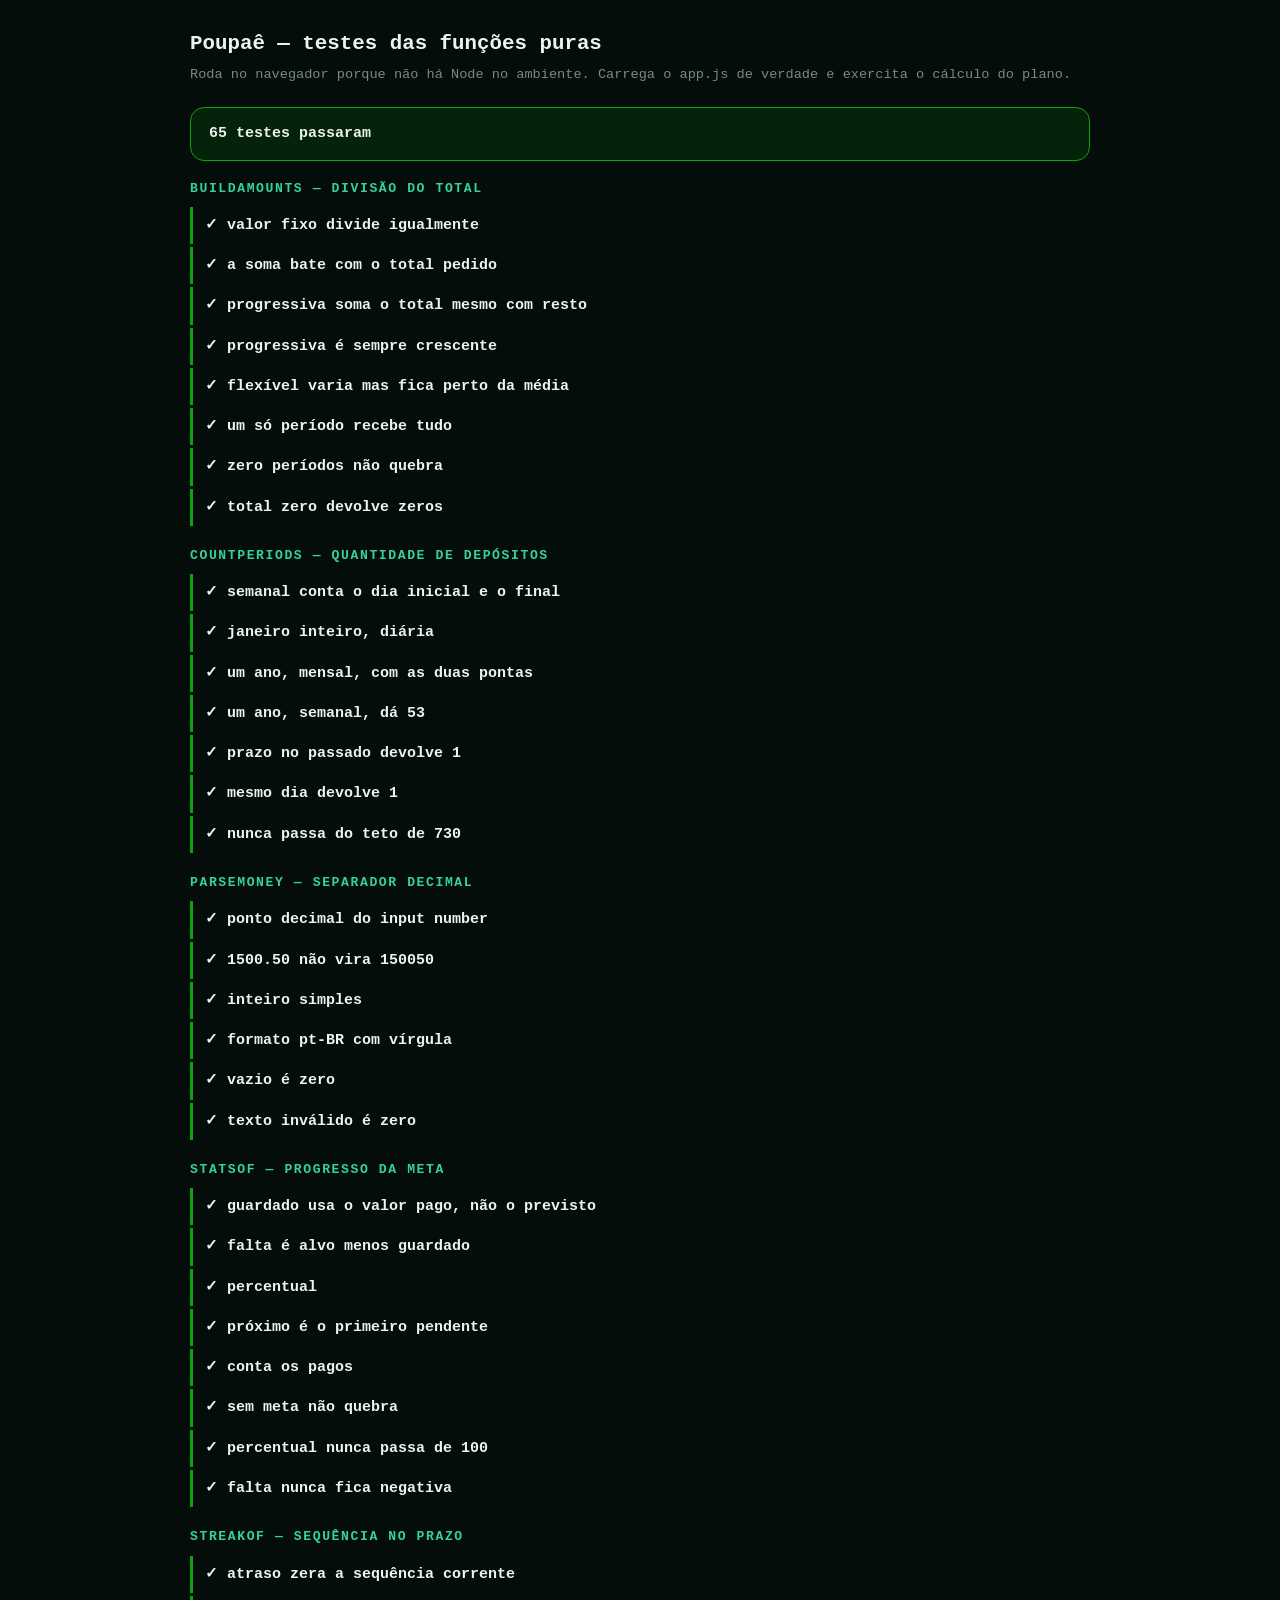
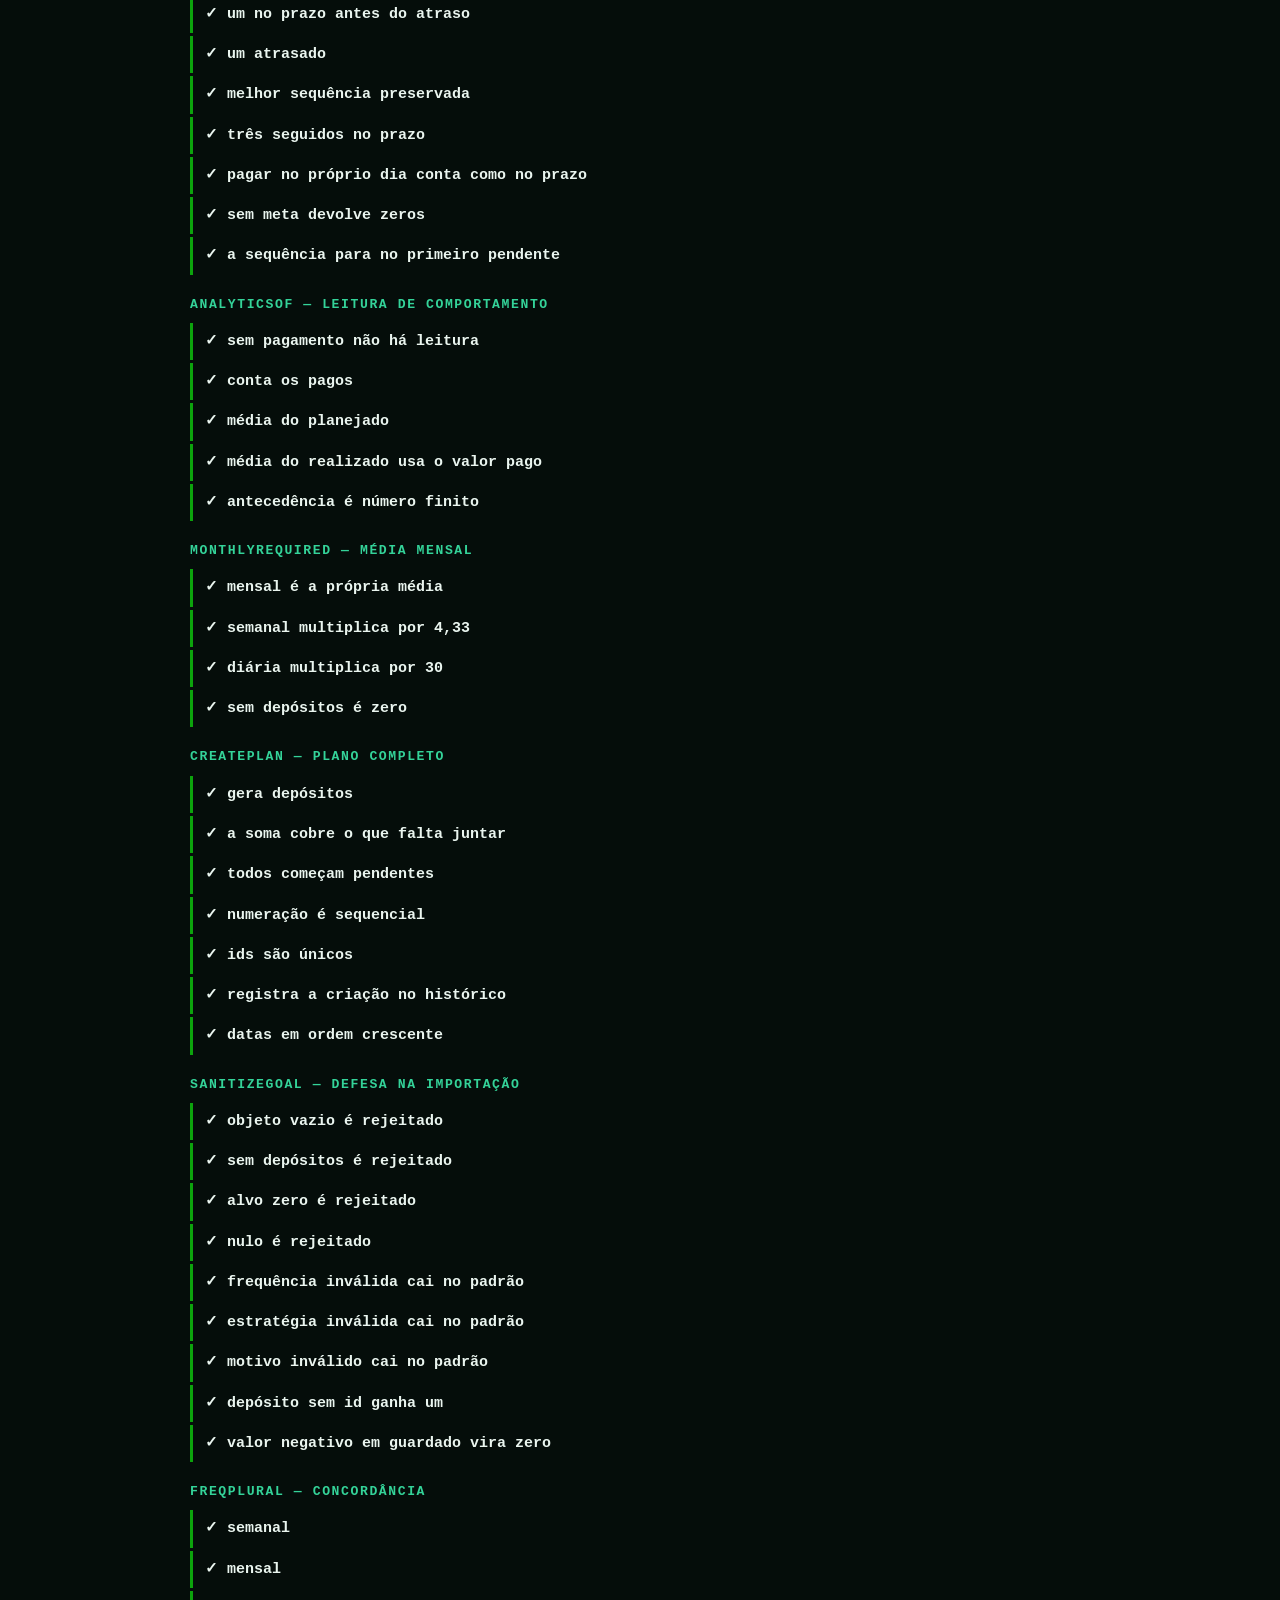
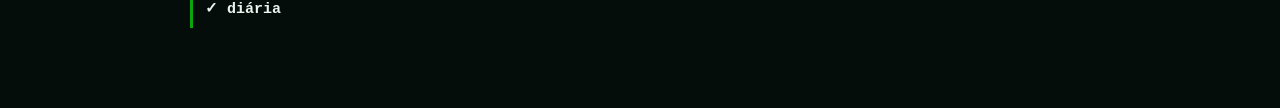
==== testes.html @ 35b3bad4 "Lembretes de deposito e suite de testes Lembretes: sem servidor nao existe agendamento garantido na " ====
<!doctype html>
<html lang="pt-BR">
  <head>
    <meta charset="UTF-8" />
    <meta name="viewport" content="width=device-width, initial-scale=1.0" />
    <title>Poupaê — testes</title>
    <style>
      :root { color-scheme: dark; }
      body {
        margin: 0;
        padding: 28px 20px 60px;
        background: #050d0a;
        color: #eaf5ef;
        font: 15px/1.55 ui-monospace, "Cascadia Code", Consolas, monospace;
      }
      main { max-width: 900px; margin: 0 auto; }
      h1 { font-size: 1.3rem; margin: 0 0 4px; }
      .sub { color: #748c81; margin: 0 0 22px; font-size: 0.85rem; }
      #resumo {
        padding: 14px 18px;
        border-radius: 14px;
        border: 1px solid rgba(255, 255, 255, 0.1);
        margin-bottom: 18px;
        font-weight: 700;
      }
      #resumo.ok { background: rgba(12, 163, 12, 0.14); border-color: #0ca30c; }
      #resumo.fail { background: rgba(208, 59, 59, 0.14); border-color: #d03b3b; }
      .grupo { margin-bottom: 20px; }
      .grupo > h2 { font-size: 0.82rem; letter-spacing: 0.12em; text-transform: uppercase; color: #34d399; margin: 0 0 8px; }
      .caso { padding: 7px 12px; border-left: 3px solid #2c3b35; margin-bottom: 3px; border-radius: 0 8px 8px 0; }
      .caso.pass { border-color: #0ca30c; }
      .caso.fail { border-color: #d03b3b; background: rgba(208, 59, 59, 0.1); }
      .caso b { font-weight: 600; }
      .caso .det { display: block; color: #a6bdb1; font-size: 0.82rem; margin-top: 3px; }
      .caso.fail .det { color: #ffb3b3; }
    </style>
  </head>
  <body>
    <main>
      <h1>Poupaê — testes das funções puras</h1>
      <p class="sub">
        Roda no navegador porque não há Node no ambiente. Carrega o
        <code>app.js</code> de verdade e exercita o cálculo do plano.
      </p>
      <div id="resumo">executando…</div>
      <div id="saida"></div>
    </main>

    <!-- O app.js espera os elementos da interface. Em vez de duplicar a
         lógica num arquivo separado (que sairia de sincronia), carregamos
         o index.html num iframe oculto e testamos as funções reais. -->
    <iframe id="app" src="index.html" style="width:0;height:0;border:0;position:absolute;left:-9999px"></iframe>

    <script>
      const grupos = [];
      let atual = null;
      let passou = 0;
      let falhou = 0;

      const grupo = (nome) => { atual = { nome, casos: [] }; grupos.push(atual); };

      function checa(nome, obtido, esperado) {
        const a = JSON.stringify(obtido);
        const b = JSON.stringify(esperado);
        const ok = a === b;
        ok ? passou++ : falhou++;
        atual.casos.push({ nome, ok, det: ok ? "" : `obtido ${a} · esperado ${b}` });
      }

      function checaQue(nome, condicao, detalhe = "") {
        condicao ? passou++ : falhou++;
        atual.casos.push({ nome, ok: !!condicao, det: condicao ? "" : detalhe || "condição falsa" });
      }

      const perto = (a, b, tol = 0.011) => Math.abs(a - b) <= tol;

      function rodar(app) {
        // Só declarações `function` vão parar no window. As funções escritas
        // como `const nome = () => …` ficam no escopo léxico do script, então
        // precisam ser resolvidas por eval indireto dentro do iframe.
        const F = (nome) => app.eval(nome);
        const buildAmounts = F("buildAmounts");
        const countPeriods = F("countPeriods");
        const statsOf = F("statsOf");
        const monthlyRequired = F("monthlyRequired");
        const streakOf = F("streakOf");
        const analyticsOf = F("analyticsOf");
        const createPlan = F("createPlan");
        const sanitizeGoal = F("sanitizeGoal");
        const parseMoney = F("parseMoney");
        const freqPlural = F("freqPlural");

        /* ── buildAmounts ── */
        grupo("buildAmounts — divisão do total");
        checa("valor fixo divide igualmente", buildAmounts(100, 4, "fixed"), [25, 25, 25, 25]);
        checaQue("a soma bate com o total pedido",
          perto(buildAmounts(1000, 7, "fixed").reduce((a, b) => a + b, 0), 1000),
          "arredondamento não pode criar nem perder centavos");
        checaQue("progressiva soma o total mesmo com resto",
          perto(buildAmounts(10000, 53, "progressive").reduce((a, b) => a + b, 0), 10000));
        checaQue("progressiva é sempre crescente", (() => {
          const v = buildAmounts(5000, 10, "progressive");
          return v.every((x, i) => i === 0 || x >= v[i - 1]);
        })());
        checaQue("flexível varia mas fica perto da média", (() => {
          const v = buildAmounts(1200, 12, "flexible");
          const media = 100;
          return v.every((x) => x > media * 0.6 && x < media * 1.5);
        })());
        checa("um só período recebe tudo", buildAmounts(750, 1, "progressive"), [750]);
        checa("zero períodos não quebra", buildAmounts(500, 0, "fixed"), [500]);
        checa("total zero devolve zeros", buildAmounts(0, 3, "fixed"), [0, 0, 0]);

        /* ── countPeriods ── */
        // O primeiro depósito cai no próprio dia de início, então o
        // intervalo é inclusivo nas duas pontas: 1 a 8 de janeiro dá dois
        // depósitos semanais, não um. É o que gera 53 num plano de um ano.
        grupo("countPeriods — quantidade de depósitos");
        checa("semanal conta o dia inicial e o final", countPeriods("2026-01-01", "2026-01-08", "weekly"), 2);
        checa("janeiro inteiro, diária", countPeriods("2026-01-01", "2026-01-31", "daily"), 31);
        checa("um ano, mensal, com as duas pontas", countPeriods("2026-01-01", "2027-01-01", "monthly"), 13);
        checa("um ano, semanal, dá 53", countPeriods("2026-01-01", "2026-12-31", "weekly"), 53);
        checa("prazo no passado devolve 1", countPeriods("2026-06-01", "2026-01-01", "weekly"), 1);
        checa("mesmo dia devolve 1", countPeriods("2026-03-10", "2026-03-10", "weekly"), 1);
        checaQue("nunca passa do teto de 730", countPeriods("2020-01-01", "2040-01-01", "daily") <= 730);

        /* ── parseMoney (bug do separador decimal) ── */
        grupo("parseMoney — separador decimal");
        checa("ponto decimal do input number", parseMoney("999.90"), 999.9);
        checa("1500.50 não vira 150050", parseMoney("1500.50"), 1500.5);
        checa("inteiro simples", parseMoney("18000"), 18000);
        checa("formato pt-BR com vírgula", parseMoney("1.234,56"), 1234.56);
        checa("vazio é zero", parseMoney(""), 0);
        checa("texto inválido é zero", parseMoney("abc"), 0);

        /* ── statsOf ── */
        grupo("statsOf — progresso da meta");
        const meta = {
          targetAmount: 1000, currentAmount: 100, deadline: "2030-01-01",
          frequency: "weekly",
          deposits: [
            { id: "a", number: 1, date: "2026-01-01", amount: 300, paid: true, paidAt: "2026-01-01T10:00:00.000Z", paidAmount: 300 },
            { id: "b", number: 2, date: "2026-01-08", amount: 300, paid: true, paidAt: "2026-01-09T10:00:00.000Z", paidAmount: 200 },
            { id: "c", number: 3, date: "2026-01-15", amount: 300, paid: false, paidAt: "", paidAmount: 0 },
          ],
        };
        const st = statsOf(meta);
        checa("guardado usa o valor pago, não o previsto", st.saved, 600);
        checa("falta é alvo menos guardado", st.remaining, 400);
        checa("percentual", Math.round(st.percent), 60);
        checa("próximo é o primeiro pendente", st.next.id, "c");
        checa("conta os pagos", st.paid.length, 2);
        checa("sem meta não quebra", statsOf(null).percent, 0);
        checaQue("percentual nunca passa de 100", (() => {
          const cheia = { ...meta, targetAmount: 100 };
          return statsOf(cheia).percent === 100;
        })());
        checaQue("falta nunca fica negativa", statsOf({ ...meta, targetAmount: 100 }).remaining === 0);

        /* ── streakOf ── */
        grupo("streakOf — sequência no prazo");
        const s1 = streakOf(meta);
        checa("atraso zera a sequência corrente", s1.current, 0);
        checa("um no prazo antes do atraso", s1.onTime, 1);
        checa("um atrasado", s1.late, 1);
        checa("melhor sequência preservada", s1.best, 1);
        const todosNoPrazo = { ...meta, deposits: meta.deposits.map((d) => ({ ...d, paid: true, paidAt: `${d.date}T09:00:00.000Z`, paidAmount: d.amount })) };
        checa("três seguidos no prazo", streakOf(todosNoPrazo).current, 3);
        checa("pagar no próprio dia conta como no prazo",
          streakOf({ deposits: [{ date: "2026-05-10", paid: true, paidAt: "2026-05-10T23:00:00.000Z" }] }).current, 1);
        checa("sem meta devolve zeros", streakOf(null).best, 0);
        checaQue("a sequência para no primeiro pendente", (() => {
          const g = { deposits: [
            { date: "2026-01-01", paid: true, paidAt: "2026-01-01T09:00:00.000Z" },
            { date: "2026-01-08", paid: false, paidAt: "" },
            { date: "2026-01-15", paid: true, paidAt: "2026-01-15T09:00:00.000Z" },
          ] };
          return streakOf(g).current === 1;
        })(), "o pagamento depois de um buraco não pode continuar a contagem");

        /* ── analyticsOf ── */
        grupo("analyticsOf — leitura de comportamento");
        checa("sem pagamento não há leitura", analyticsOf({ deposits: [] }), null);
        const an = analyticsOf(meta);
        checa("conta os pagos", an.total, 2);
        checa("média do planejado", an.planejado, 300);
        checa("média do realizado usa o valor pago", an.realizado, 250);
        checaQue("antecedência é número finito", Number.isFinite(an.antecedencia));

        /* ── monthlyRequired ── */
        grupo("monthlyRequired — média mensal");
        const mensal = { frequency: "monthly", deposits: [{ amount: 500 }, { amount: 500 }] };
        checa("mensal é a própria média", monthlyRequired(mensal), 500);
        checa("semanal multiplica por 4,33", monthlyRequired({ frequency: "weekly", deposits: [{ amount: 100 }] }), 433);
        checa("diária multiplica por 30", monthlyRequired({ frequency: "daily", deposits: [{ amount: 10 }] }), 300);
        checa("sem depósitos é zero", monthlyRequired({ frequency: "weekly", deposits: [] }), 0);

        /* ── createPlan ── */
        grupo("createPlan — plano completo");
        const plano = createPlan({
          name: "Teste", targetAmount: 1200, currentAmount: 200, deadline: "2026-12-31",
          frequency: "monthly", strategy: "fixed", monthlyCapacity: 0, reason: "reserva",
        });
        checaQue("gera depósitos", plano.deposits.length > 0);
        checaQue("a soma cobre o que falta juntar",
          perto(plano.deposits.reduce((s, d) => s + d.amount, 0), 1000),
          "alvo 1200 com 200 já guardados pede 1000");
        checaQue("todos começam pendentes", plano.deposits.every((d) => !d.paid));
        checaQue("numeração é sequencial", plano.deposits.every((d, i) => d.number === i + 1));
        checaQue("ids são únicos", new Set(plano.deposits.map((d) => d.id)).size === plano.deposits.length);
        checaQue("registra a criação no histórico", plano.history[0].type === "created");
        checaQue("datas em ordem crescente",
          plano.deposits.every((d, i) => i === 0 || d.date >= plano.deposits[i - 1].date));

        /* ── sanitizeGoal (importação) ── */
        grupo("sanitizeGoal — defesa na importação");
        checa("objeto vazio é rejeitado", sanitizeGoal({}), null);
        checa("sem depósitos é rejeitado", sanitizeGoal({ name: "x", targetAmount: 100 }), null);
        checa("alvo zero é rejeitado", sanitizeGoal({ name: "x", targetAmount: 0, deposits: [] }), null);
        checa("nulo é rejeitado", sanitizeGoal(null), null);
        const limpa = sanitizeGoal({ name: "Ok", targetAmount: 500, deposits: [{ amount: 50 }], frequency: "inventada", strategy: "hacker", reason: "xxx" });
        checa("frequência inválida cai no padrão", limpa.frequency, "weekly");
        checa("estratégia inválida cai no padrão", limpa.strategy, "fixed");
        checa("motivo inválido cai no padrão", limpa.reason, "reserva");
        checaQue("depósito sem id ganha um", !!limpa.deposits[0].id);
        checaQue("valor negativo em guardado vira zero",
          sanitizeGoal({ name: "n", targetAmount: 100, currentAmount: -50, deposits: [] }).currentAmount === 0);

        /* ── plural ── */
        grupo("freqPlural — concordância");
        checa("semanal", freqPlural("weekly"), "semanais");
        checa("mensal", freqPlural("monthly"), "mensais");
        checa("diária", freqPlural("daily"), "diários");

        desenhar();
      }

      function desenhar() {
        const total = passou + falhou;
        const resumo = document.getElementById("resumo");
        resumo.className = falhou ? "fail" : "ok";
        resumo.textContent = falhou
          ? `${falhou} de ${total} falharam · ${passou} passaram`
          : `${passou} testes passaram`;

        document.getElementById("saida").innerHTML = grupos.map((g) => `
          <section class="grupo">
            <h2>${g.nome}</h2>
            ${g.casos.map((c) => `
              <div class="caso ${c.ok ? "pass" : "fail"}">
                <b>${c.ok ? "✓" : "✕"} ${c.nome}</b>
                ${c.det ? `<span class="det">${c.det}</span>` : ""}
              </div>`).join("")}
          </section>`).join("");

        window.__resultado = { passou, falhou, total,
          falhas: grupos.flatMap((g) => g.casos.filter((c) => !c.ok).map((c) => `${g.nome} · ${c.nome}: ${c.det}`)) };
      }

      document.getElementById("app").addEventListener("load", (e) => {
        try {
          rodar(e.target.contentWindow);
        } catch (err) {
          document.getElementById("resumo").className = "fail";
          document.getElementById("resumo").textContent = `erro ao rodar: ${err.message}`;
          window.__resultado = { erro: err.message, stack: err.stack };
        }
      });
    </script>
  </body>
</html>
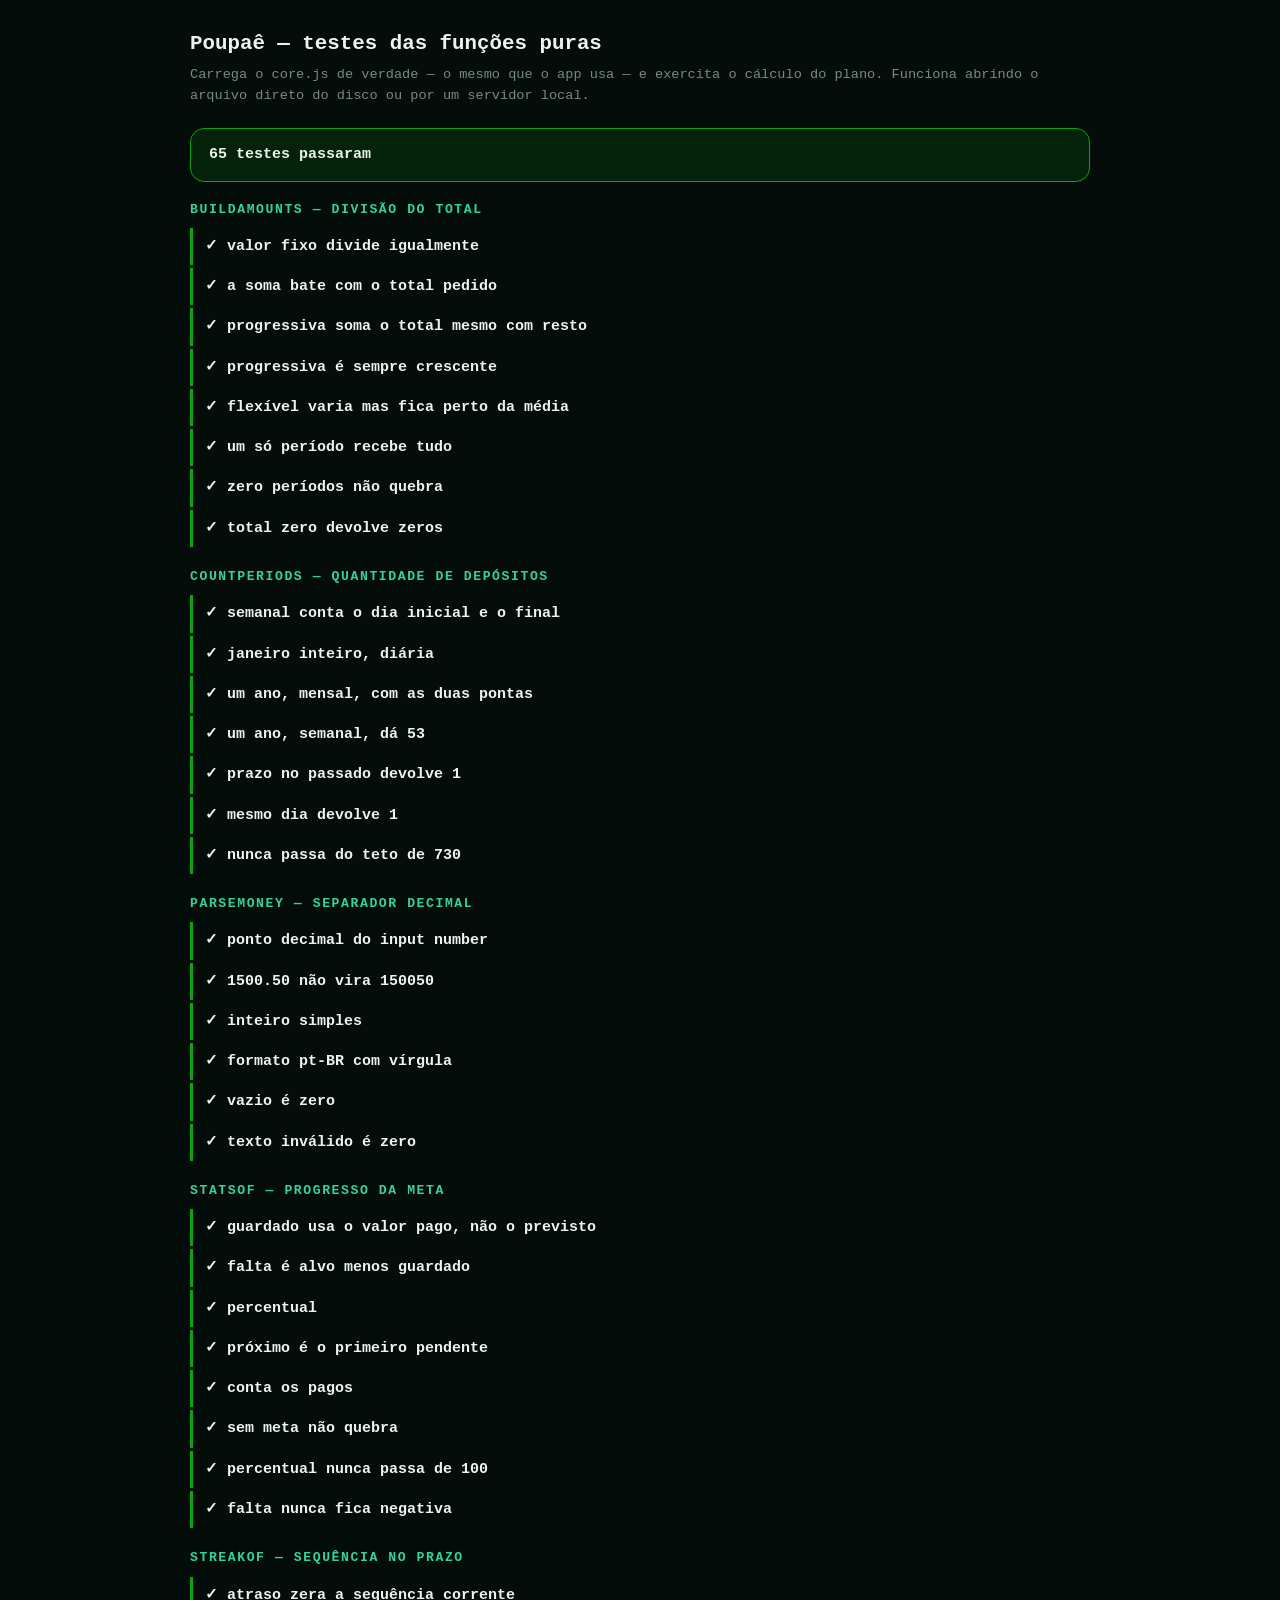
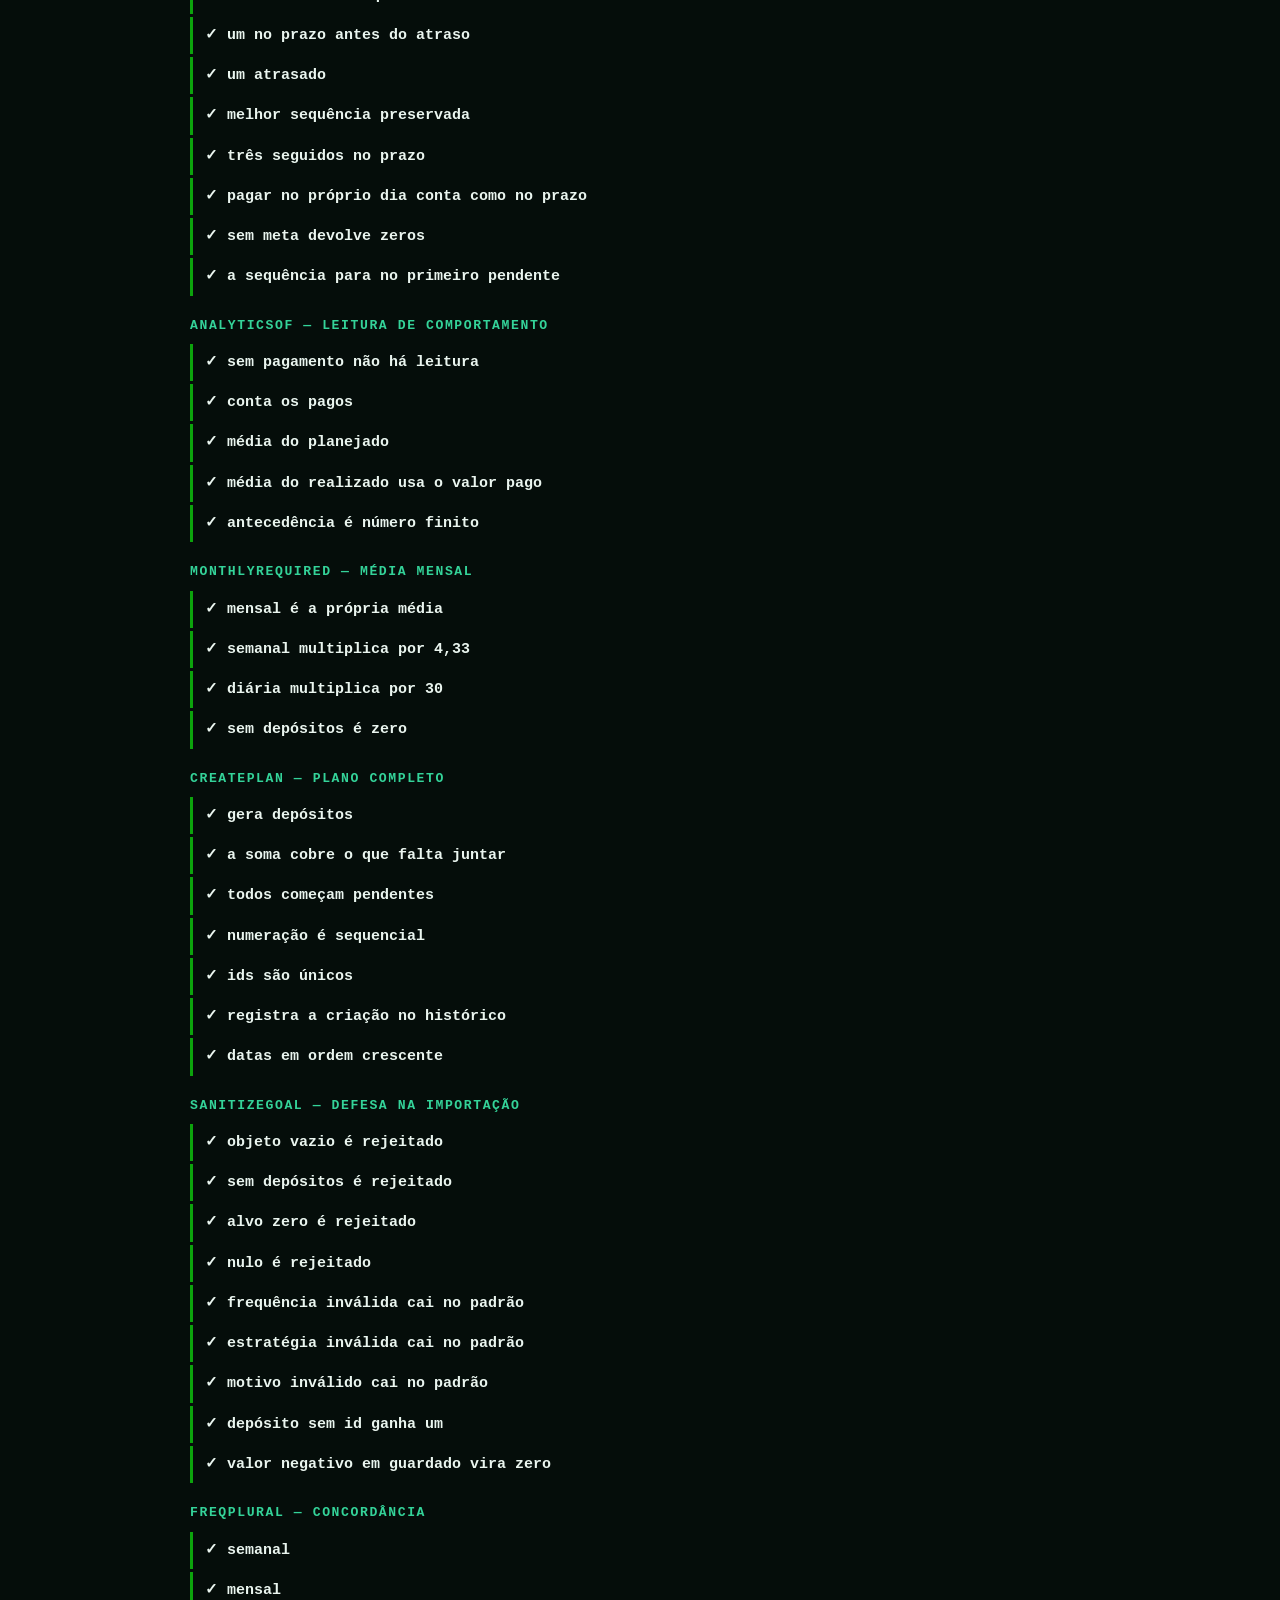
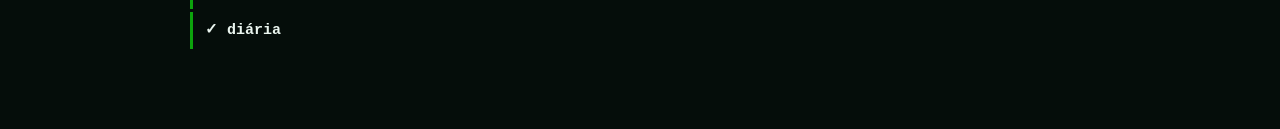
==== commit 88f677fe: "Separa o calculo em core.js e conserta os testes no file:// Abrir testes.html direto do disco quebra" ====
--- a/testes.html
+++ b/testes.html
@@ -39,17 +39,18 @@
     <main>
       <h1>Poupaê — testes das funções puras</h1>
       <p class="sub">
-        Roda no navegador porque não há Node no ambiente. Carrega o
-        <code>app.js</code> de verdade e exercita o cálculo do plano.
+        Carrega o <code>core.js</code> de verdade — o mesmo que o app usa —
+        e exercita o cálculo do plano. Funciona abrindo o arquivo direto
+        do disco ou por um servidor local.
       </p>
       <div id="resumo">executando…</div>
       <div id="saida"></div>
     </main>
 
-    <!-- O app.js espera os elementos da interface. Em vez de duplicar a
-         lógica num arquivo separado (que sairia de sincronia), carregamos
-         o index.html num iframe oculto e testamos as funções reais. -->
-    <iframe id="app" src="index.html" style="width:0;height:0;border:0;position:absolute;left:-9999px"></iframe>
+    <!-- Sem iframe de propósito: abrir por file:// dá origem "null" a cada
+         arquivo, o que torna o iframe cross-origin e bloqueia todo acesso
+         a ele. Como core.js não depende de DOM, basta carregá-lo aqui. -->
+    <script src="core.js"></script>
 
     <script>
       const grupos = [];
@@ -74,22 +75,7 @@
 
       const perto = (a, b, tol = 0.011) => Math.abs(a - b) <= tol;
 
-      function rodar(app) {
-        // Só declarações `function` vão parar no window. As funções escritas
-        // como `const nome = () => …` ficam no escopo léxico do script, então
-        // precisam ser resolvidas por eval indireto dentro do iframe.
-        const F = (nome) => app.eval(nome);
-        const buildAmounts = F("buildAmounts");
-        const countPeriods = F("countPeriods");
-        const statsOf = F("statsOf");
-        const monthlyRequired = F("monthlyRequired");
-        const streakOf = F("streakOf");
-        const analyticsOf = F("analyticsOf");
-        const createPlan = F("createPlan");
-        const sanitizeGoal = F("sanitizeGoal");
-        const parseMoney = F("parseMoney");
-        const freqPlural = F("freqPlural");
-
+      function rodar() {
         /* ── buildAmounts ── */
         grupo("buildAmounts — divisão do total");
         checa("valor fixo divide igualmente", buildAmounts(100, 4, "fixed"), [25, 25, 25, 25]);
@@ -257,15 +243,13 @@
           falhas: grupos.flatMap((g) => g.casos.filter((c) => !c.ok).map((c) => `${g.nome} · ${c.nome}: ${c.det}`)) };
       }
 
-      document.getElementById("app").addEventListener("load", (e) => {
-        try {
-          rodar(e.target.contentWindow);
-        } catch (err) {
-          document.getElementById("resumo").className = "fail";
-          document.getElementById("resumo").textContent = `erro ao rodar: ${err.message}`;
-          window.__resultado = { erro: err.message, stack: err.stack };
-        }
-      });
+      try {
+        rodar();
+      } catch (err) {
+        document.getElementById("resumo").className = "fail";
+        document.getElementById("resumo").textContent = `erro ao rodar: ${err.message}`;
+        window.__resultado = { erro: err.message, stack: err.stack };
+      }
     </script>
   </body>
 </html>
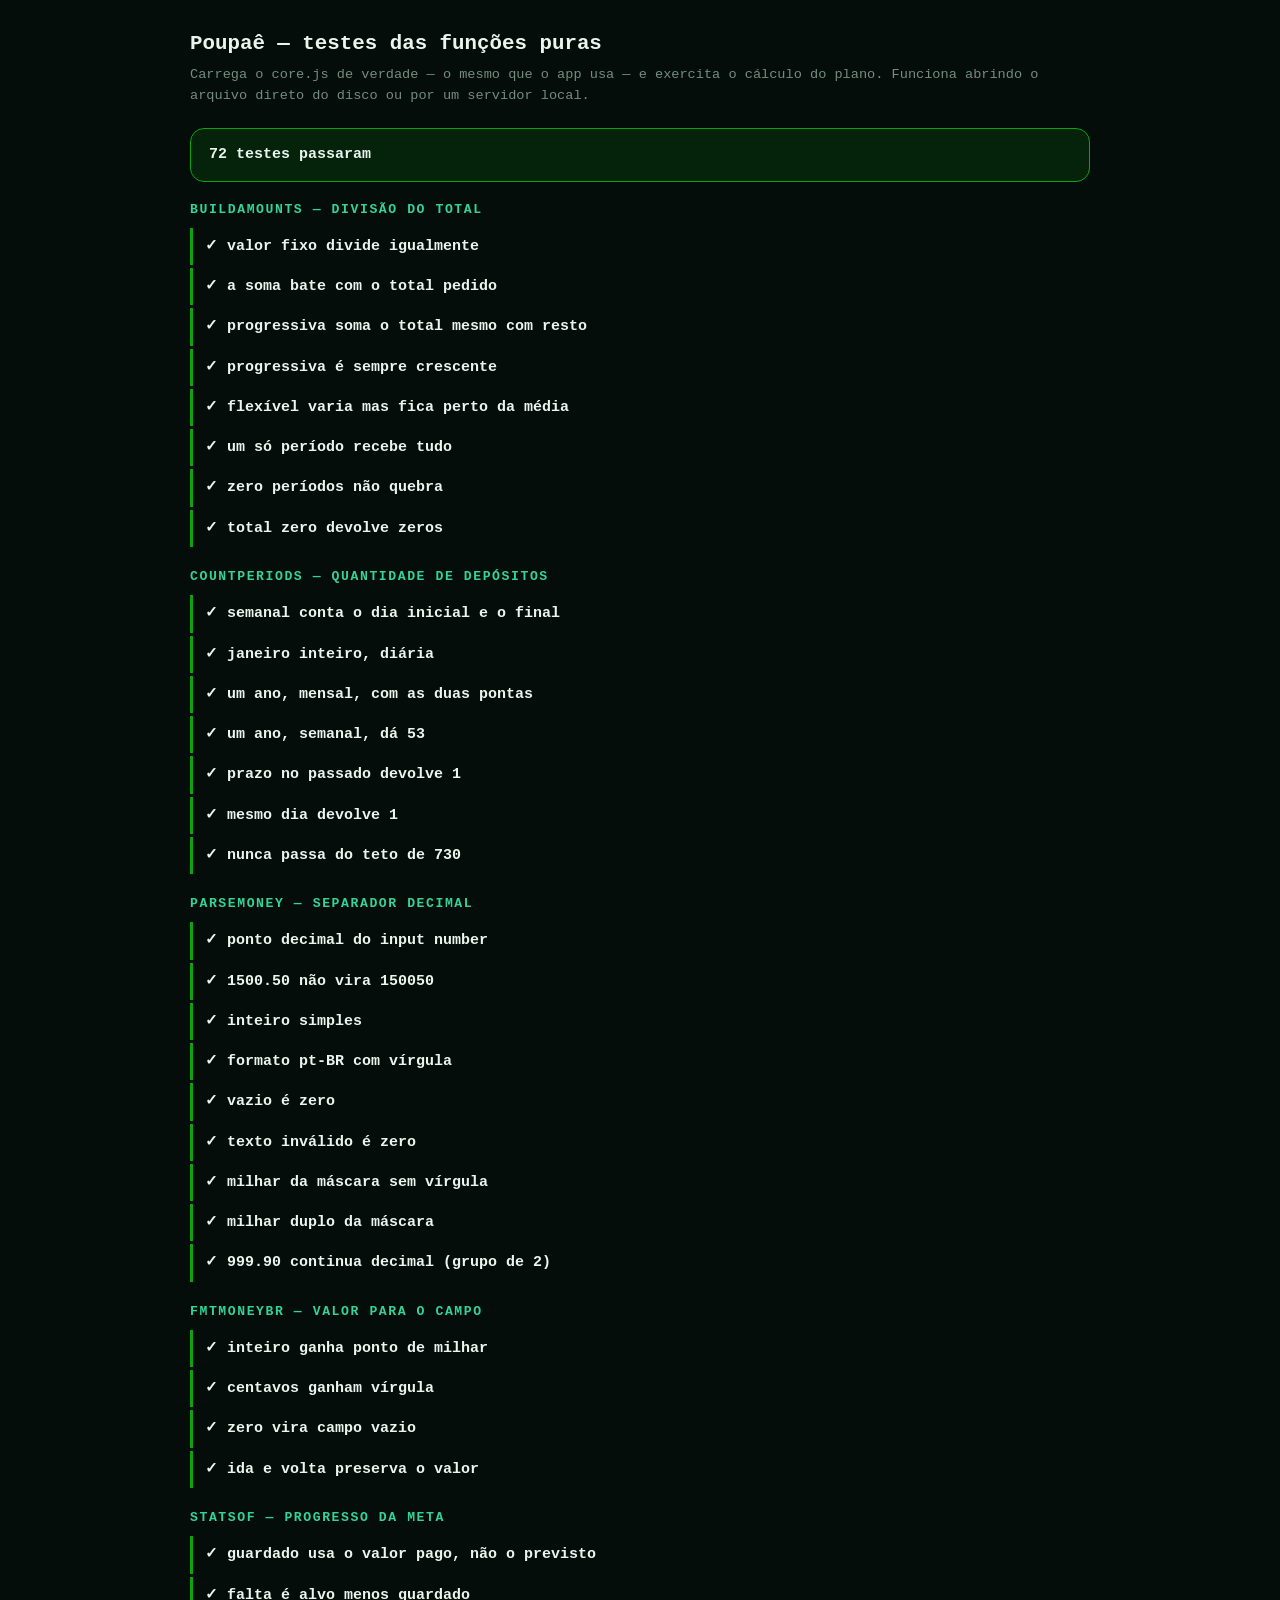
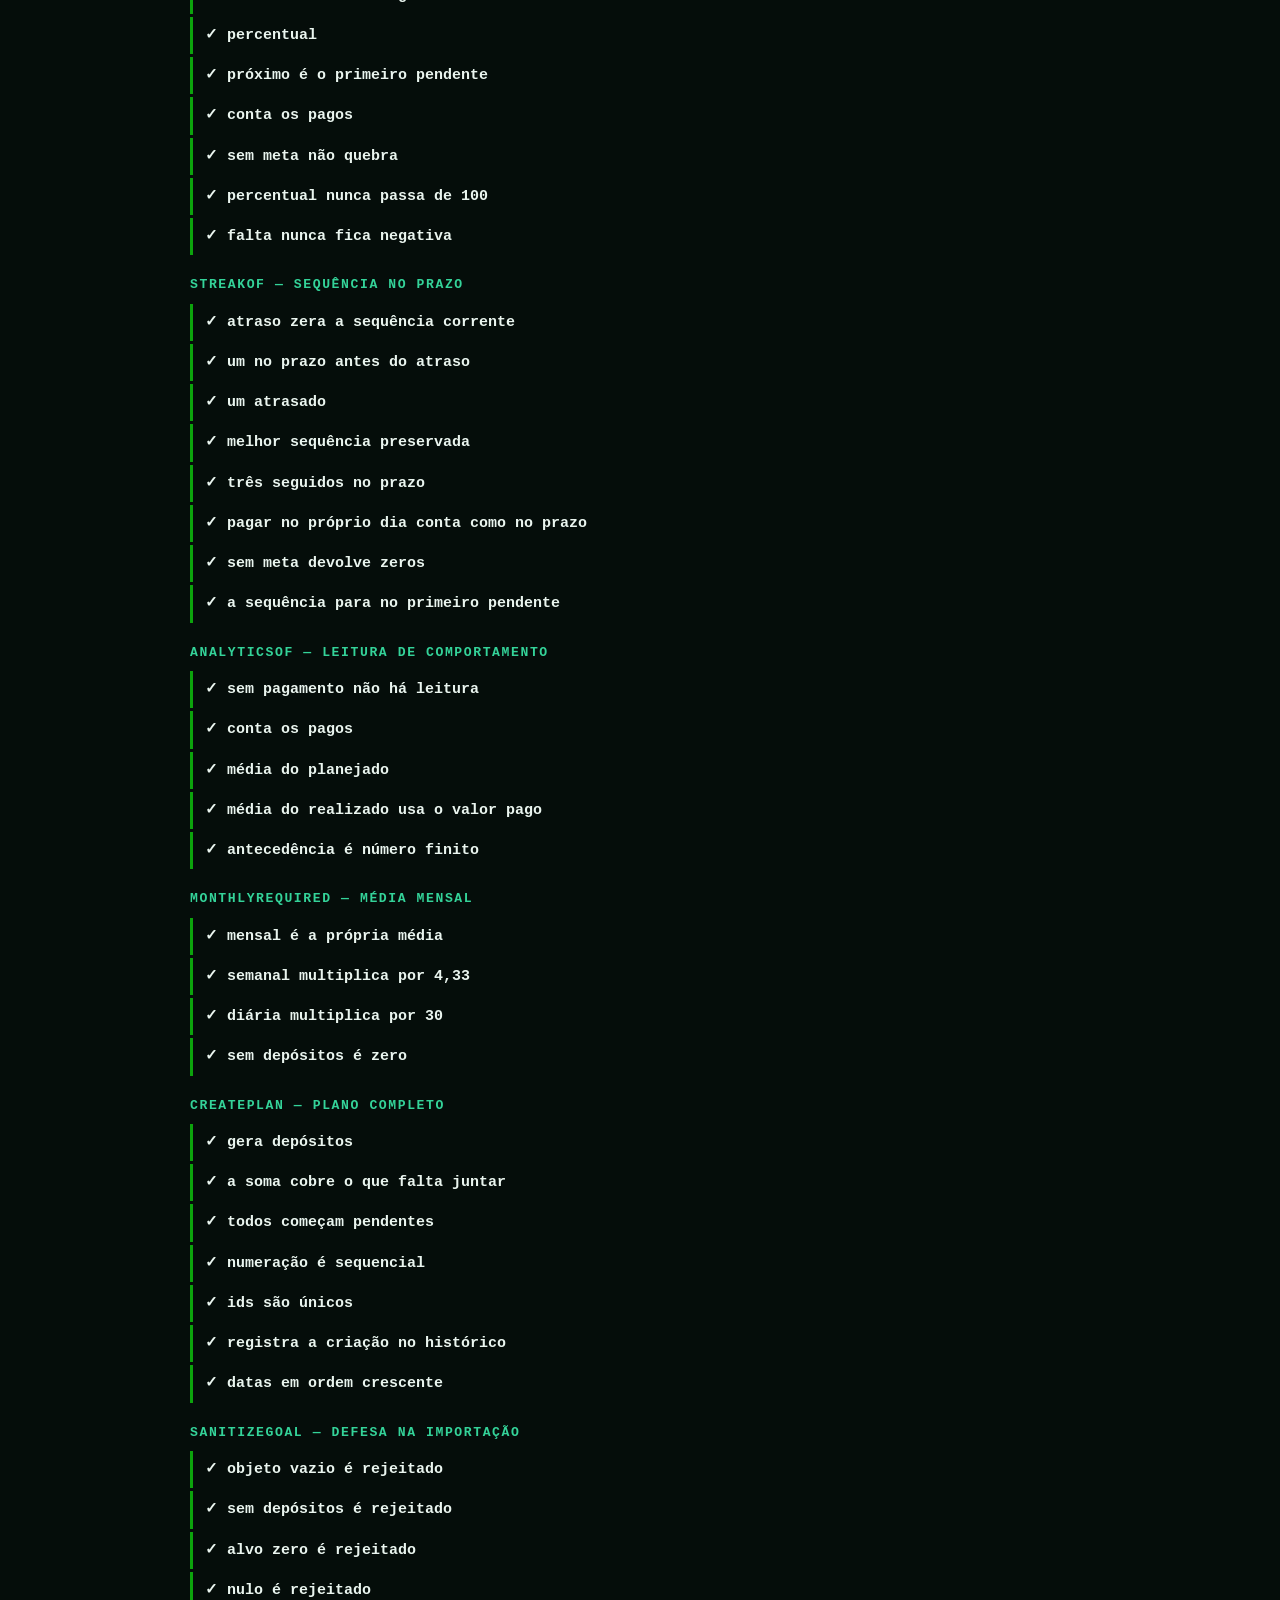
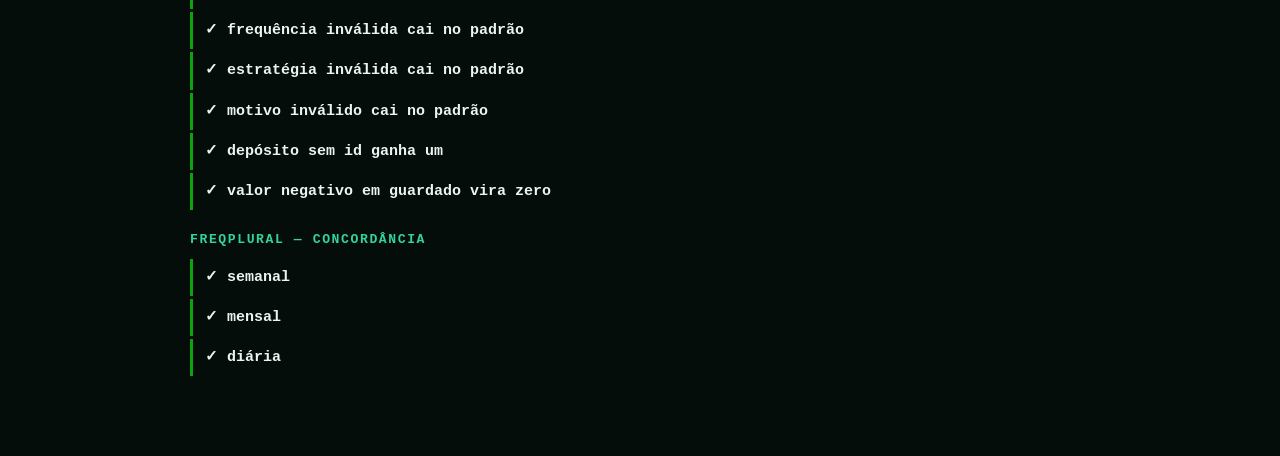
==== commit b33e1766: "Mascara pt-BR nos campos de valor Os campos de dinheiro eram type=number: mostravam 10000 sem pontua" ====
--- a/testes.html
+++ b/testes.html
@@ -118,6 +118,15 @@
         checa("formato pt-BR com vírgula", parseMoney("1.234,56"), 1234.56);
         checa("vazio é zero", parseMoney(""), 0);
         checa("texto inválido é zero", parseMoney("abc"), 0);
+        checa("milhar da máscara sem vírgula", parseMoney("18.000"), 18000);
+        checa("milhar duplo da máscara", parseMoney("1.234.567"), 1234567);
+        checa("999.90 continua decimal (grupo de 2)", parseMoney("999.90"), 999.9);
+
+        grupo("fmtMoneyBR — valor para o campo");
+        checa("inteiro ganha ponto de milhar", fmtMoneyBR(18000), "18.000");
+        checa("centavos ganham vírgula", fmtMoneyBR(1628.5), "1.628,50");
+        checa("zero vira campo vazio", fmtMoneyBR(0), "");
+        checa("ida e volta preserva o valor", parseMoney(fmtMoneyBR(1234.56)), 1234.56);
 
         /* ── statsOf ── */
         grupo("statsOf — progresso da meta");
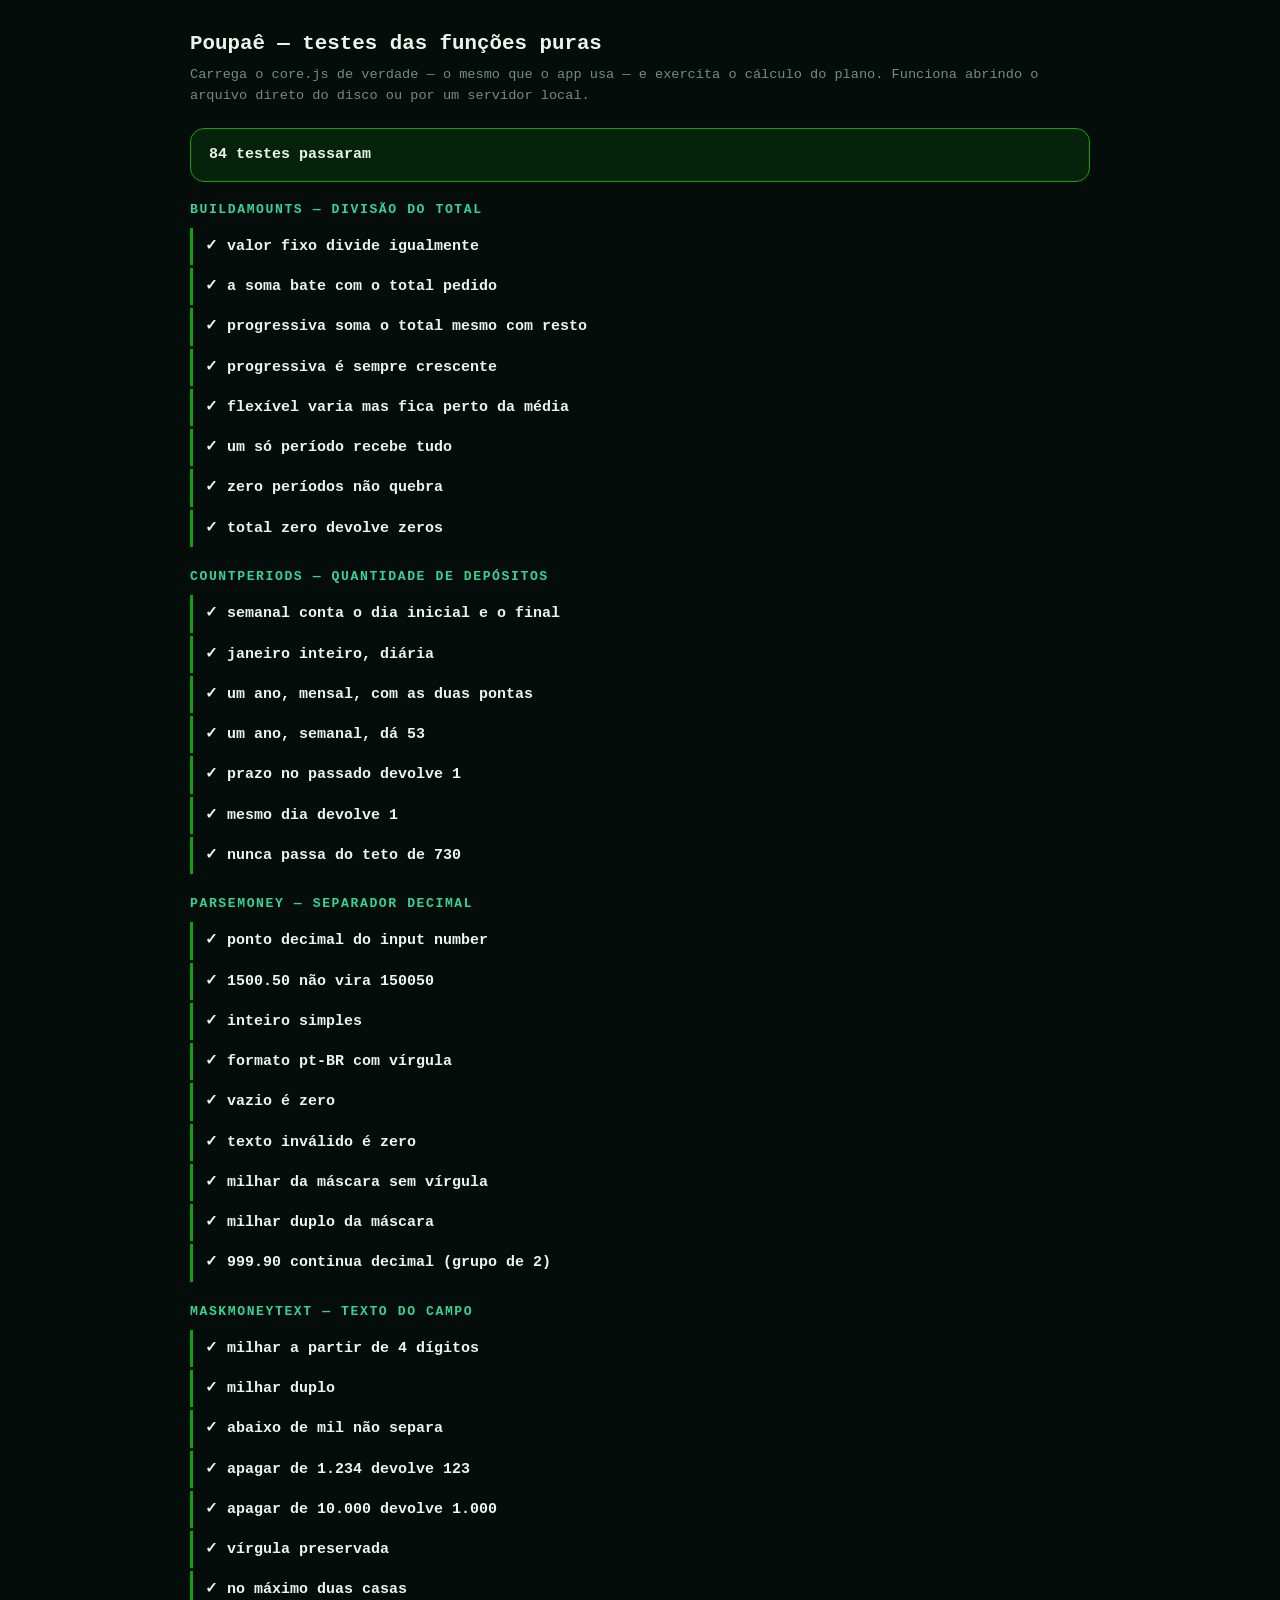
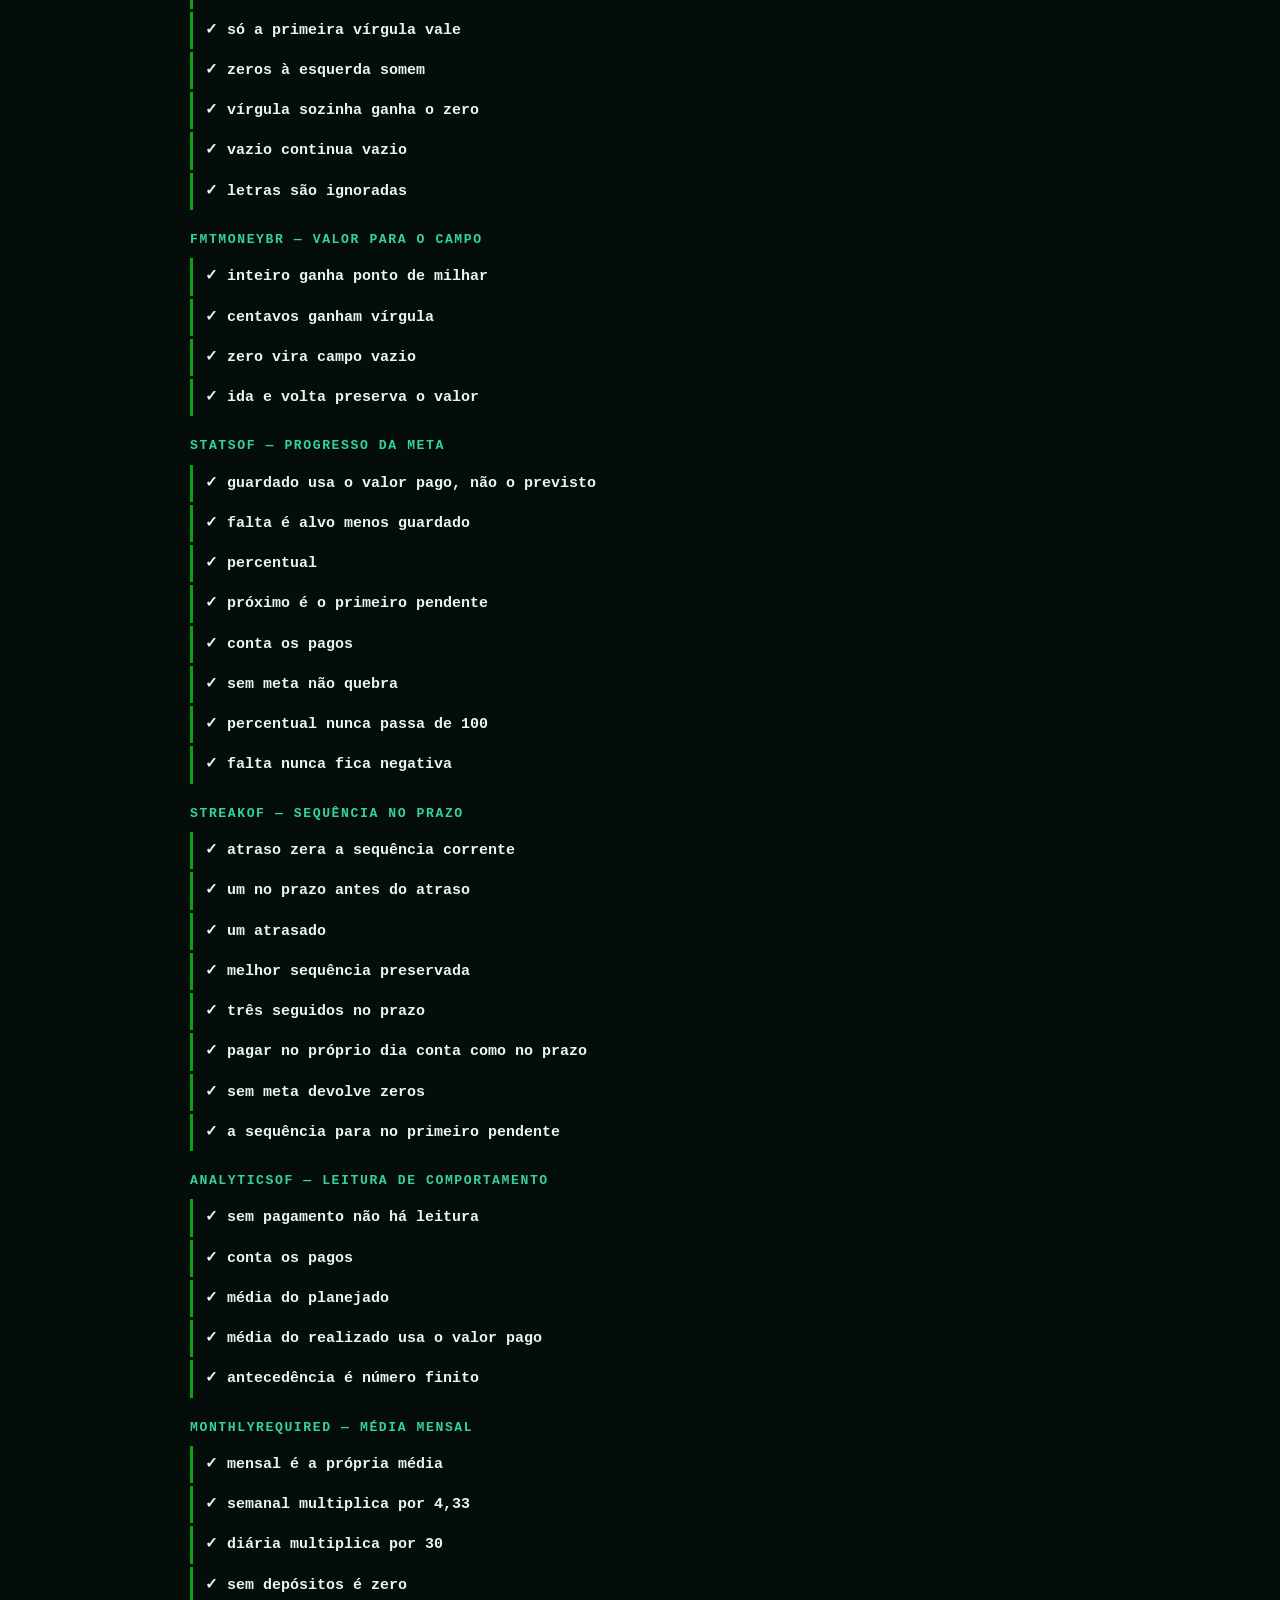
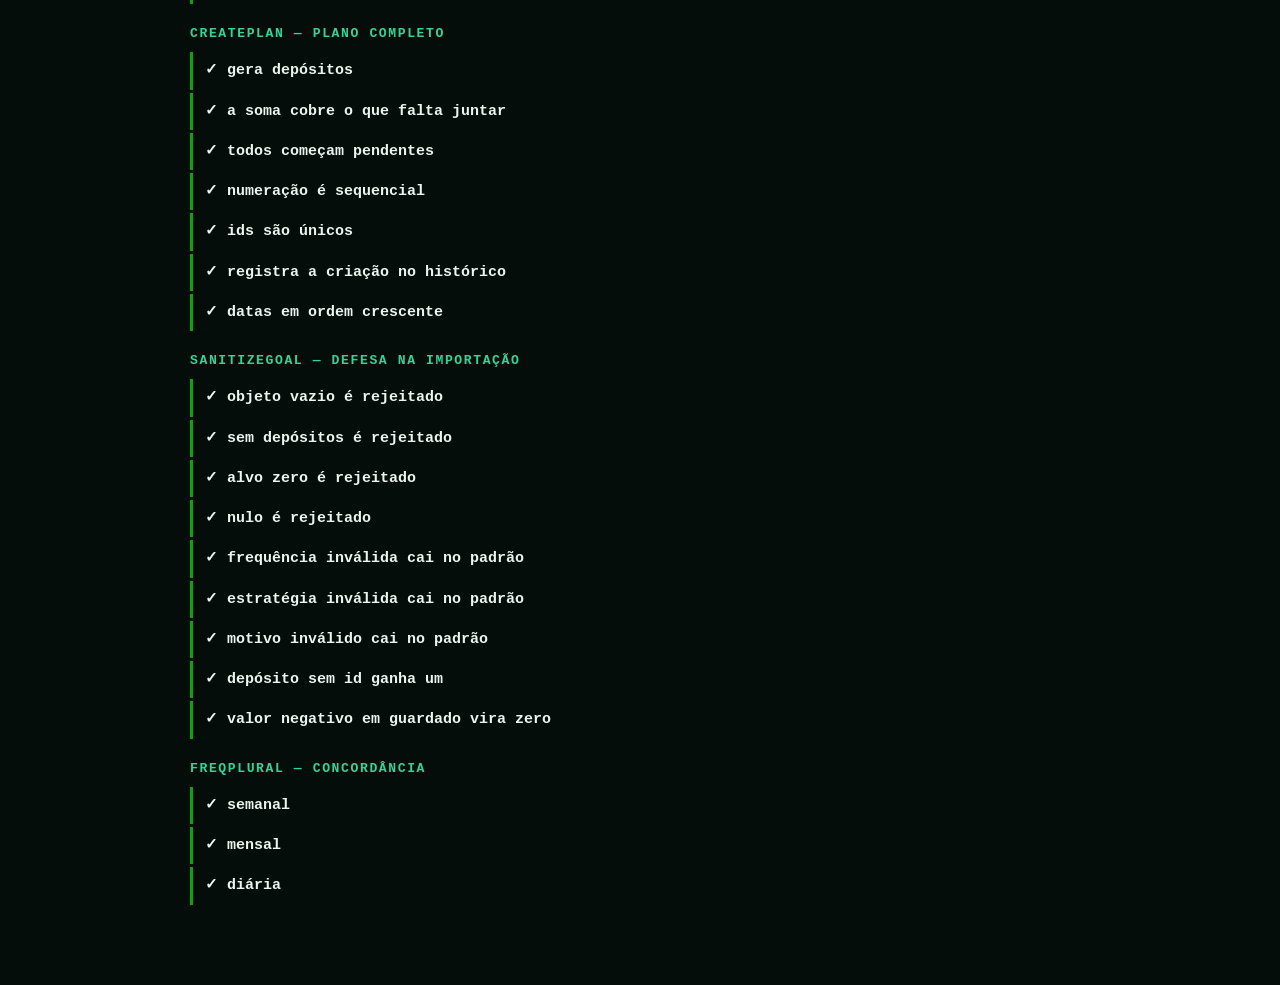
==== commit 94380249: "Conserta o campo de valor travando apos apagar um digito Apagar um digito de "1.234" deixava "1.23"," ====
--- a/testes.html
+++ b/testes.html
@@ -122,6 +122,21 @@
         checa("milhar duplo da máscara", parseMoney("1.234.567"), 1234567);
         checa("999.90 continua decimal (grupo de 2)", parseMoney("999.90"), 999.9);
 
+        grupo("maskMoneyText — texto do campo");
+        checa("milhar a partir de 4 dígitos", maskMoneyText("1234"), "1.234");
+        checa("milhar duplo", maskMoneyText("1234567"), "1.234.567");
+        checa("abaixo de mil não separa", maskMoneyText("123"), "123");
+        // regressão: apagar um dígito de "1.234" não pode virar decimal
+        checa("apagar de 1.234 devolve 123", maskMoneyText("1.23"), "123");
+        checa("apagar de 10.000 devolve 1.000", maskMoneyText("10.00"), "1.000");
+        checa("vírgula preservada", maskMoneyText("1628,5"), "1.628,5");
+        checa("no máximo duas casas", maskMoneyText("1,235"), "1,23");
+        checa("só a primeira vírgula vale", maskMoneyText("1,2,3"), "1,23");
+        checa("zeros à esquerda somem", maskMoneyText("0012"), "12");
+        checa("vírgula sozinha ganha o zero", maskMoneyText(","), "0,");
+        checa("vazio continua vazio", maskMoneyText(""), "");
+        checa("letras são ignoradas", maskMoneyText("a1b2c3"), "123");
+
         grupo("fmtMoneyBR — valor para o campo");
         checa("inteiro ganha ponto de milhar", fmtMoneyBR(18000), "18.000");
         checa("centavos ganham vírgula", fmtMoneyBR(1628.5), "1.628,50");
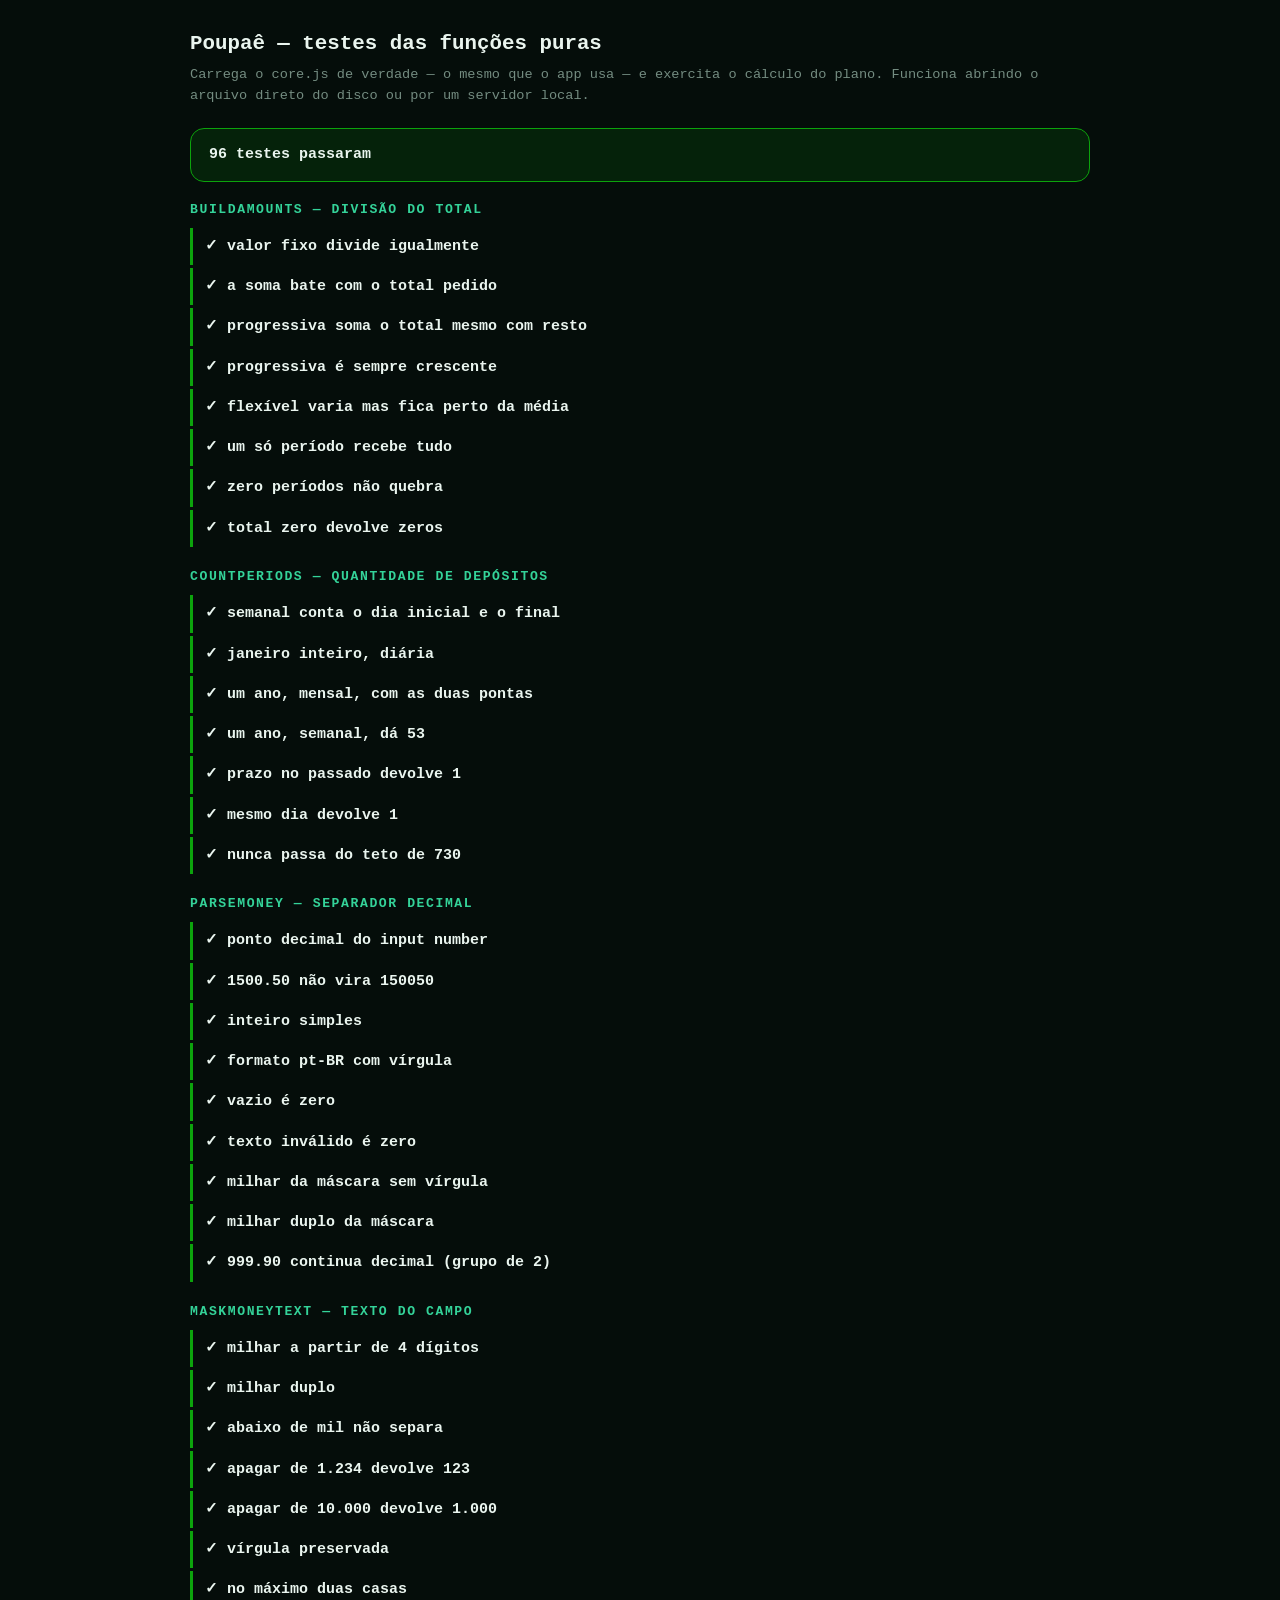
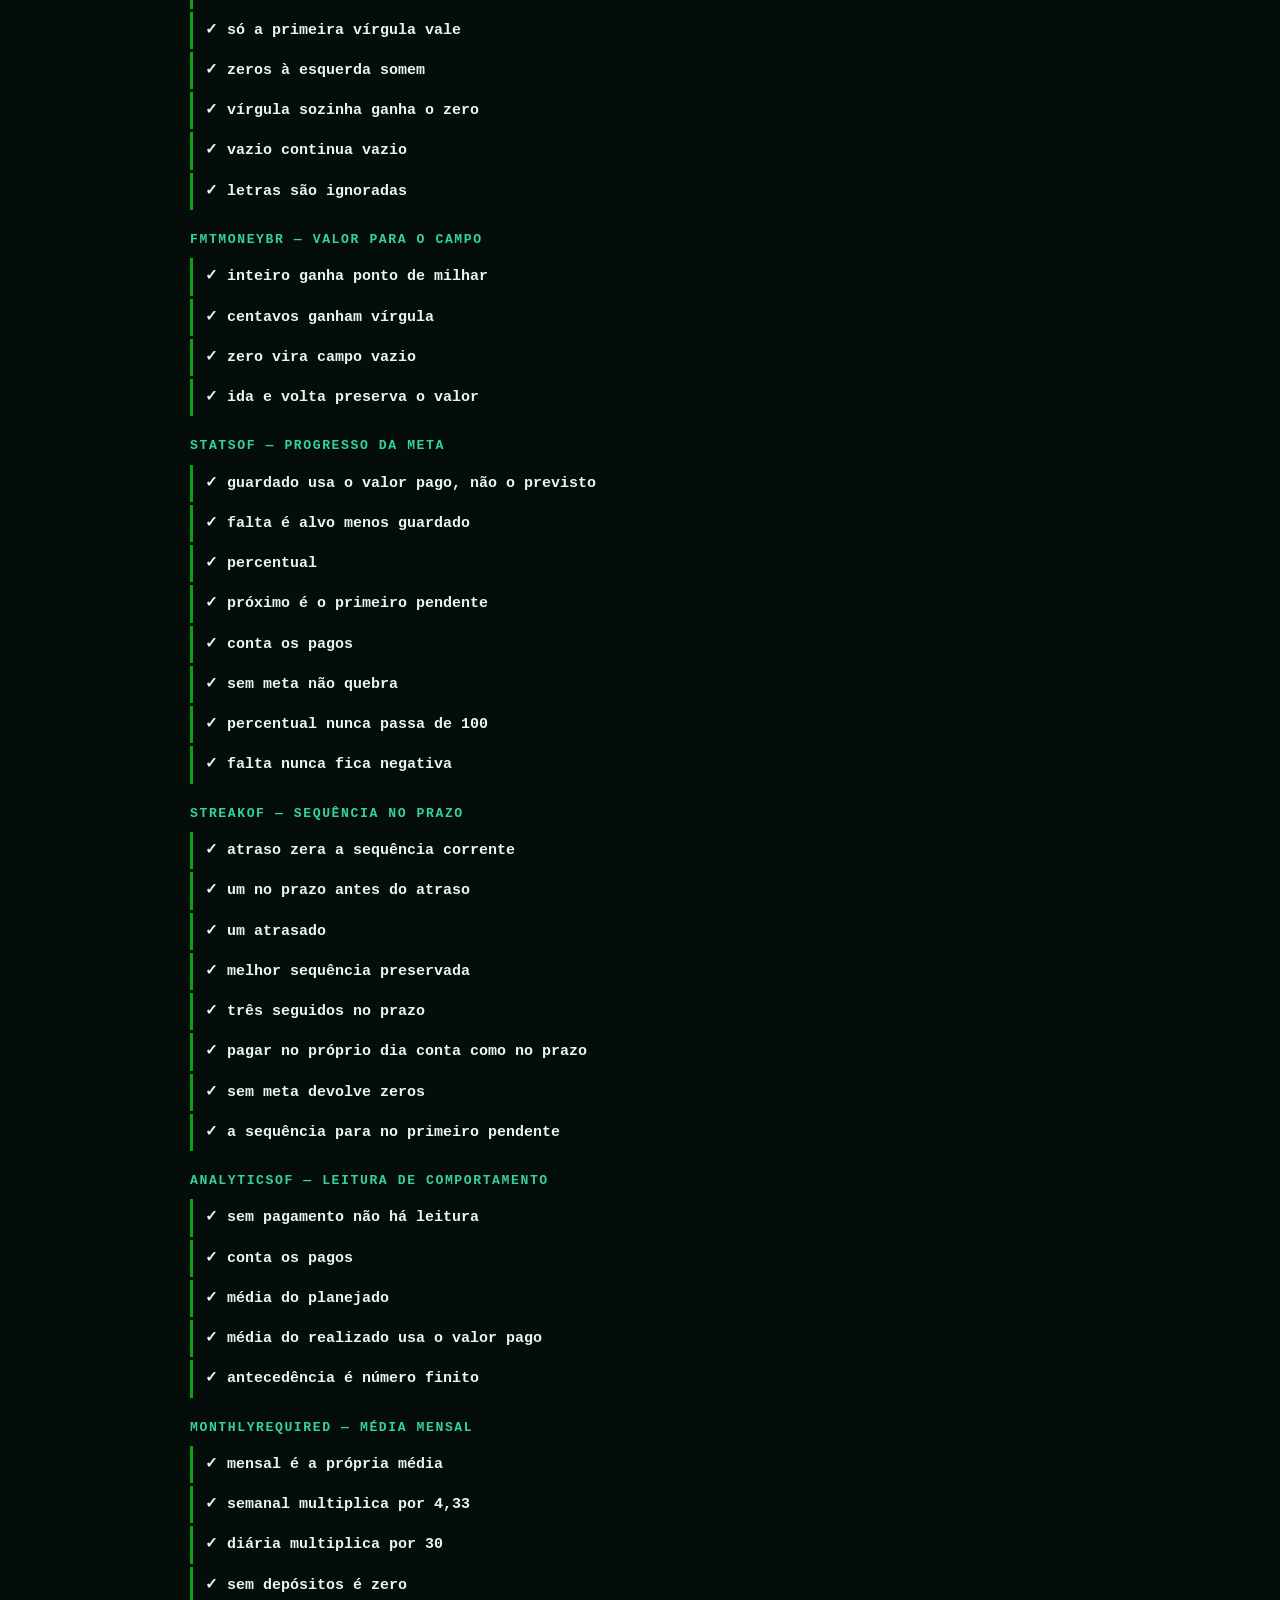
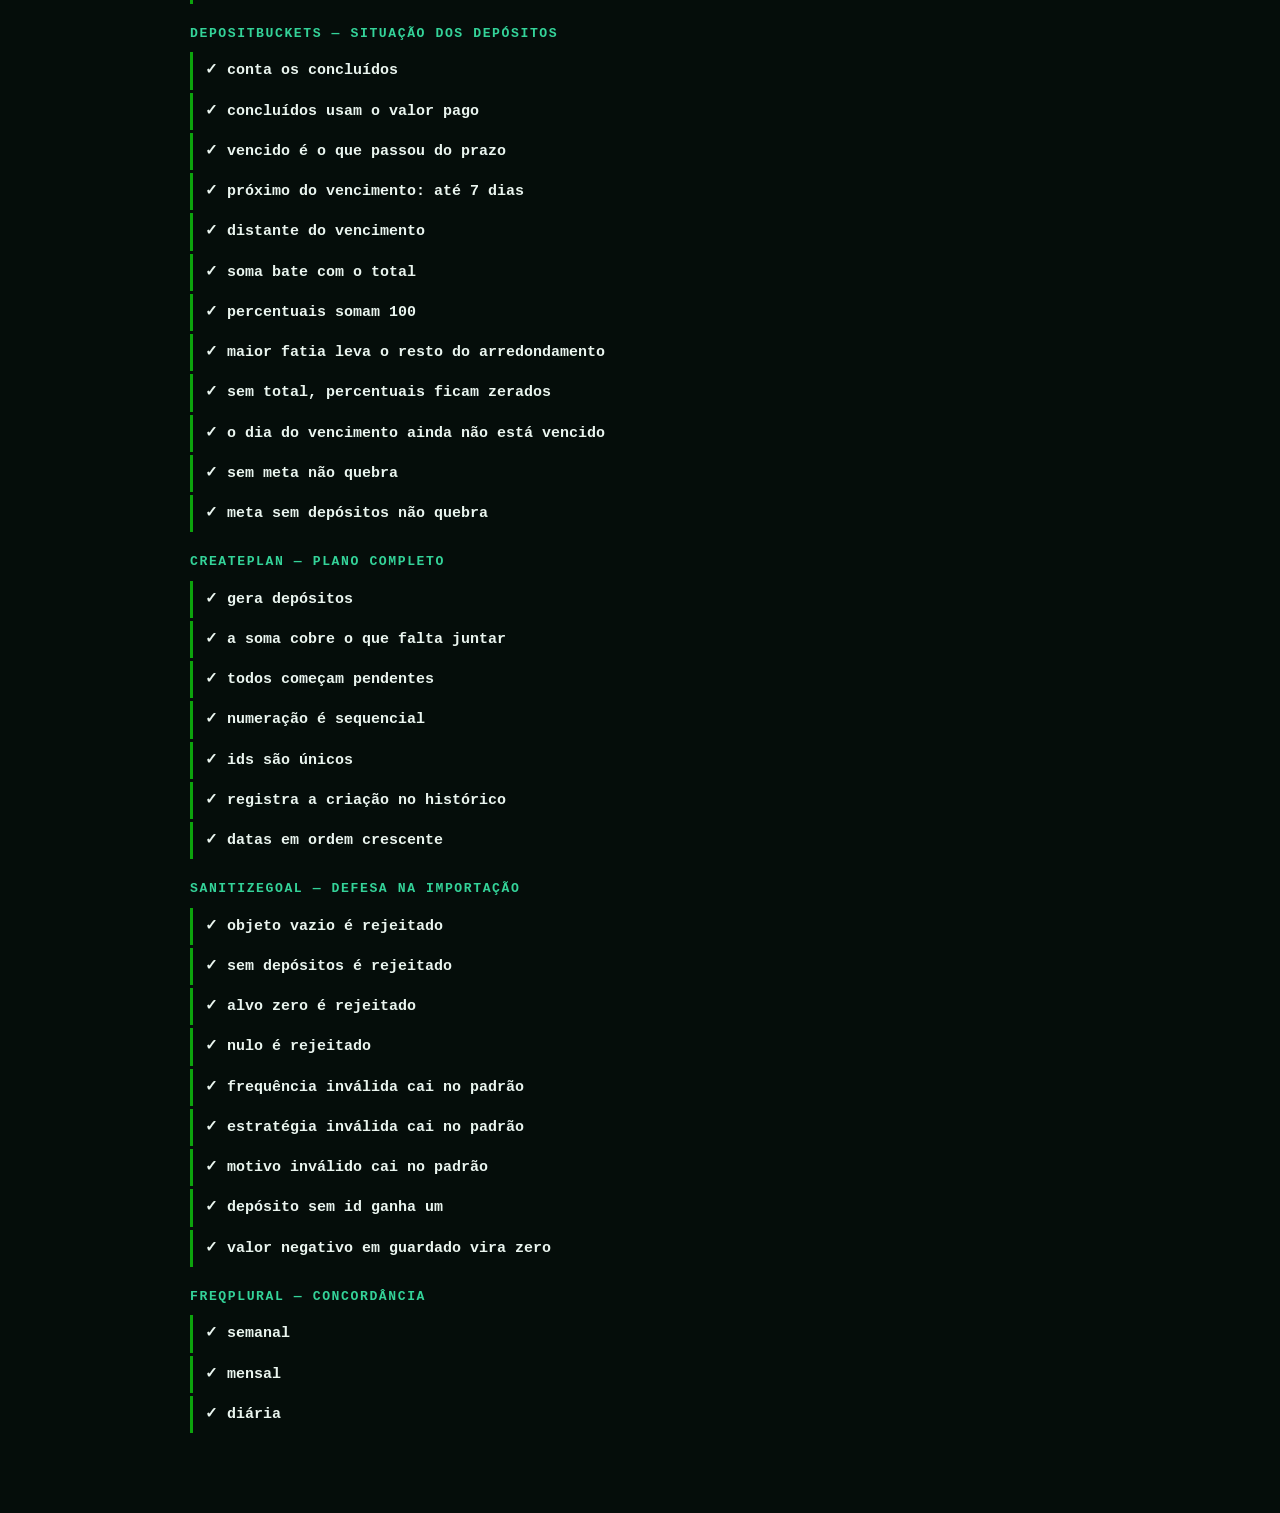
==== commit fd31ad06: "Redesenha a interface: preto liso e cartoes solidos Troca a linguagem visual inteira pela do app de " ====
--- a/testes.html
+++ b/testes.html
@@ -205,6 +205,37 @@
         checa("diária multiplica por 30", monthlyRequired({ frequency: "daily", deposits: [{ amount: 10 }] }), 300);
         checa("sem depósitos é zero", monthlyRequired({ frequency: "weekly", deposits: [] }), 0);
 
+        /* ── depositBuckets ── */
+        grupo("depositBuckets — situação dos depósitos");
+        (function () {
+          const hoje = new Date("2026-03-10T12:00:00");
+          const meta = {
+            targetAmount: 1000,
+            currentAmount: 0,
+            deposits: [
+              { date: "2026-02-01", amount: 100, paid: true, paidAmount: 100 },
+              { date: "2026-02-15", amount: 100, paid: true, paidAmount: 120 },
+              { date: "2026-03-05", amount: 100, paid: false },
+              { date: "2026-03-12", amount: 100, paid: false },
+              { date: "2026-06-01", amount: 100, paid: false },
+            ],
+          };
+          const b = depositBuckets(meta, hoje);
+          checa("conta os concluídos", b.concluidos.count, 2);
+          checa("concluídos usam o valor pago", b.concluidos.total, 220);
+          checa("vencido é o que passou do prazo", b.vencidos.count, 1);
+          checa("próximo do vencimento: até 7 dias", b.proximos.count, 1);
+          checa("distante do vencimento", b.futuros.count, 1);
+          checa("soma bate com o total", b.total, 520);
+          checa("percentuais somam 100", b.concluidos.percent + b.vencidos.percent + b.proximos.percent + b.futuros.percent, 100);
+          checa("maior fatia leva o resto do arredondamento", b.concluidos.percent, 43);
+          checa("sem total, percentuais ficam zerados", depositBuckets({ deposits: [] }).concluidos.percent, 0);
+          checa("o dia do vencimento ainda não está vencido",
+            depositBuckets({ deposits: [{ date: "2026-03-10", amount: 50, paid: false }] }, hoje).vencidos.count, 0);
+          checa("sem meta não quebra", depositBuckets(null).total, 0);
+          checa("meta sem depósitos não quebra", depositBuckets({ deposits: [] }).total, 0);
+        })();
+
         /* ── createPlan ── */
         grupo("createPlan — plano completo");
         const plano = createPlan({
